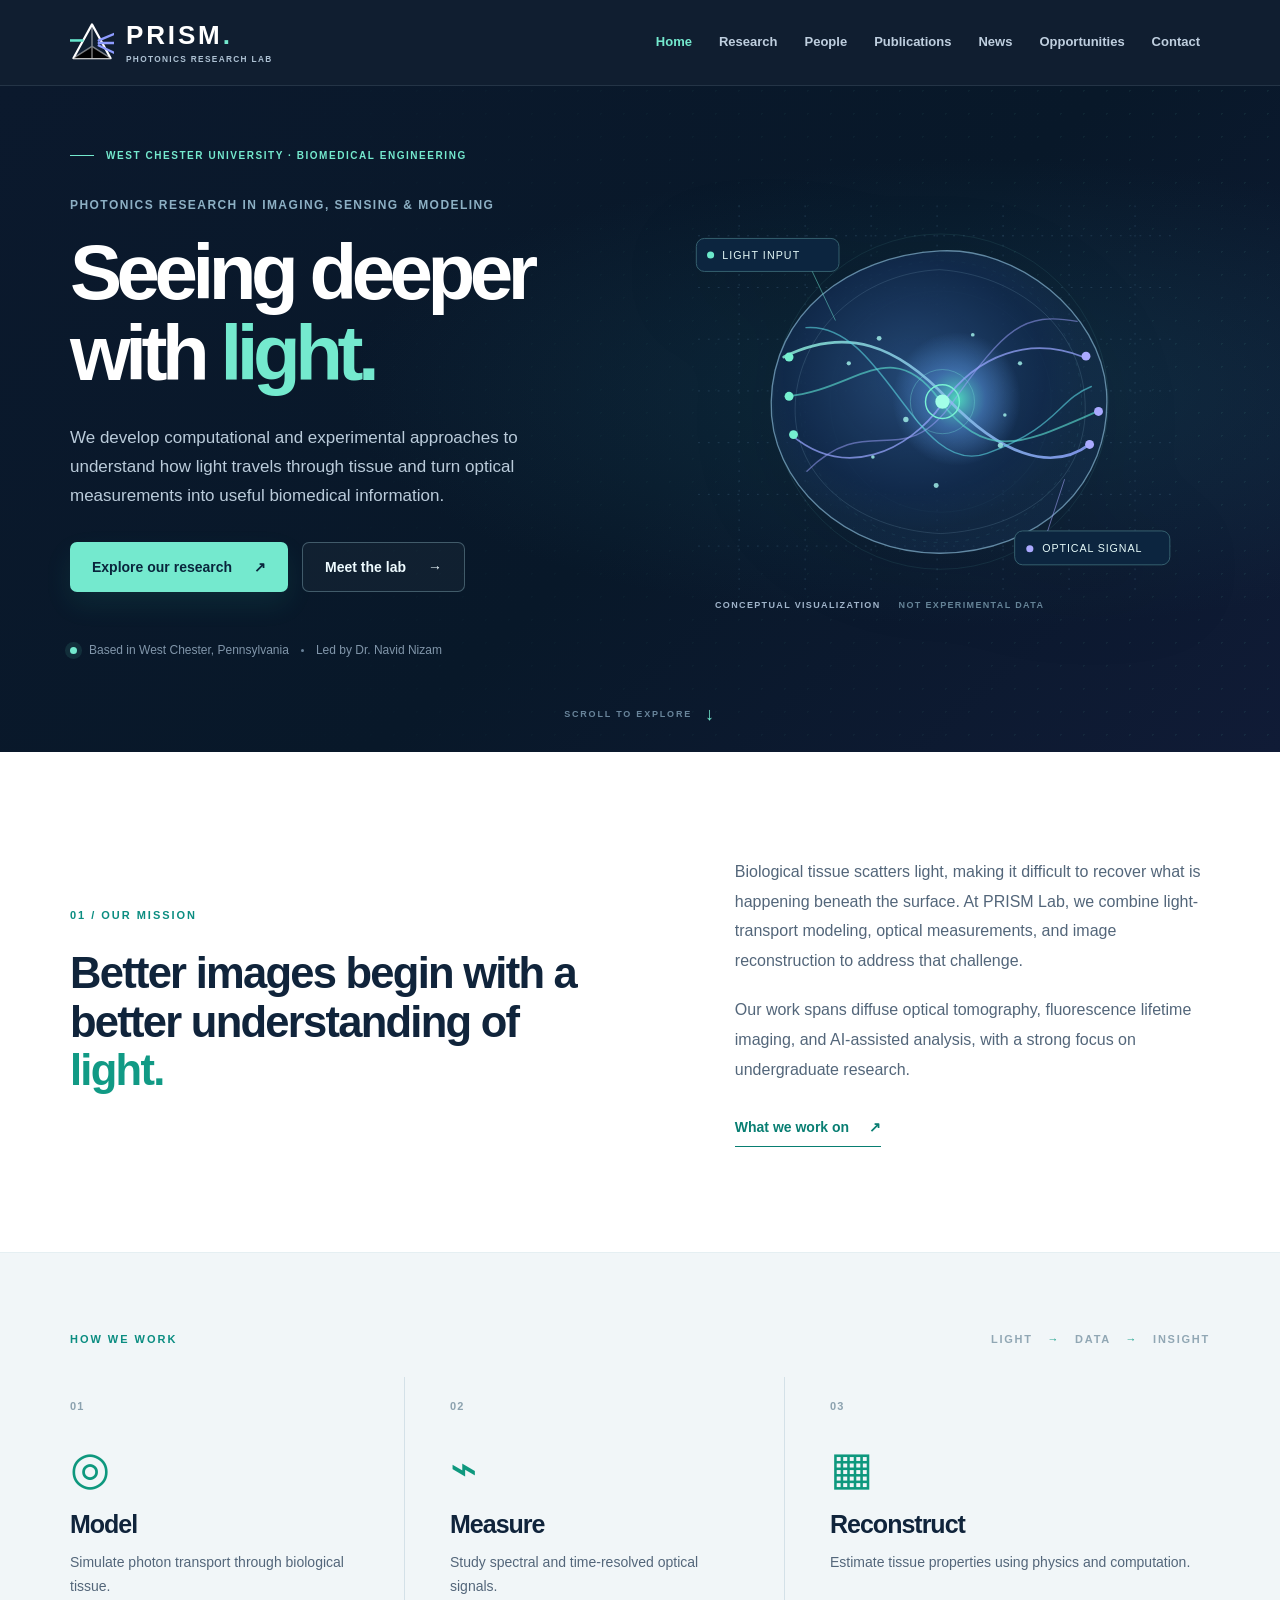
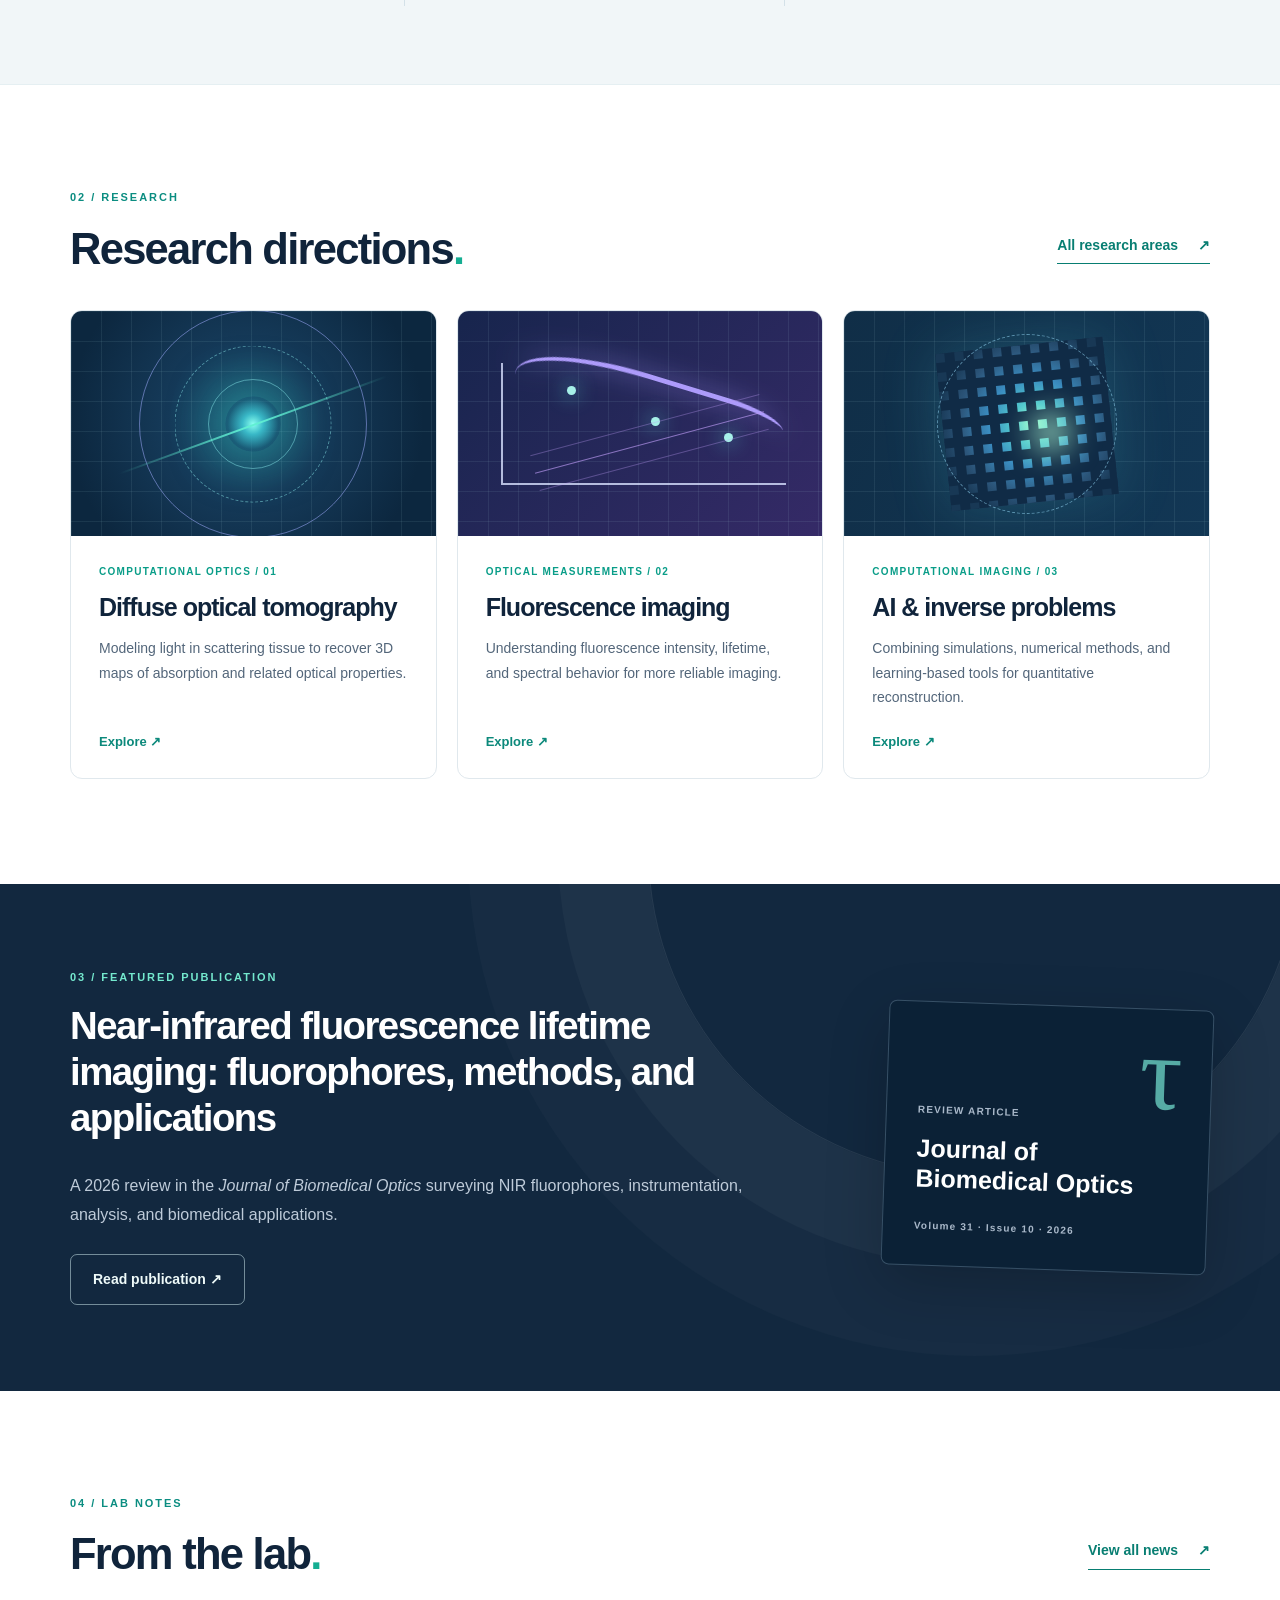
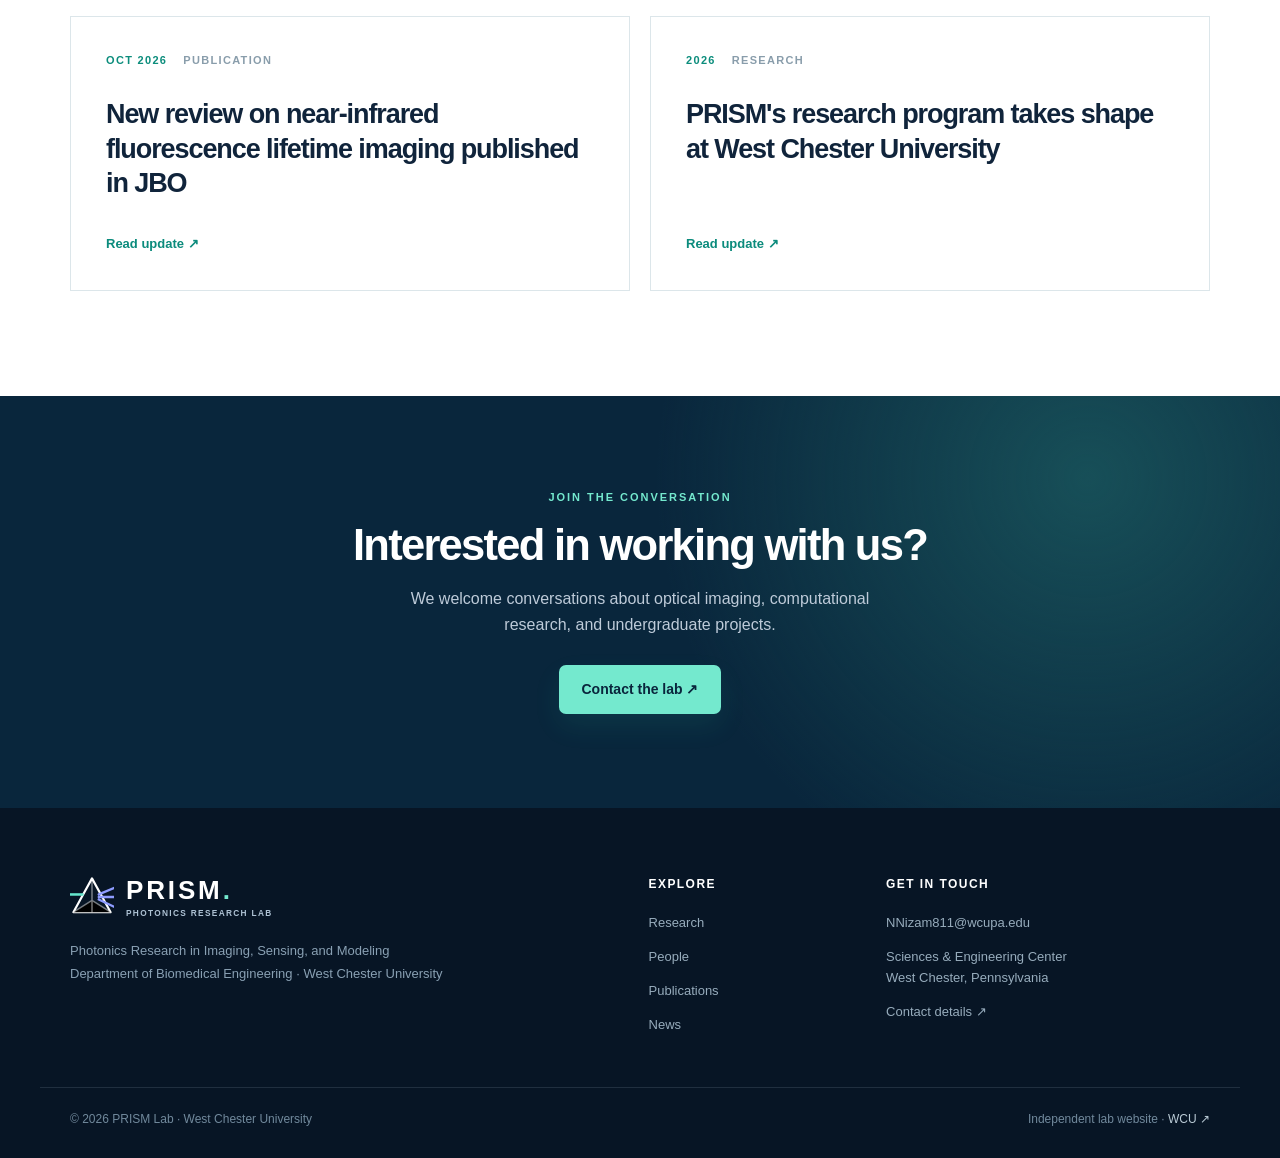
==== index.html @ 6a2c5e37 "Add files via upload" ====
<!doctype html>
<html lang="en">
<head>
  <meta charset="utf-8"><meta name="viewport" content="width=device-width, initial-scale=1">
  <meta name="theme-color" content="#101c34"><meta name="description" content="PRISM Lab at West Chester University researches biomedical optical imaging, diffuse optical tomography, fluorescence lifetime imaging, and computational methods.">
  <title>Home | PRISM Lab · West Chester University</title>
  <link rel="icon" href="assets/favicon.svg" type="image/svg+xml"><link rel="stylesheet" href="assets/styles.css">
  <script defer src="assets/main.js"></script>
</head>
<body>
  <a href="#main-content" class="skip-link">Skip to content</a>
  <header class="site-header" id="site-header"><div class="container header-inner">
    <a class="brand" href="index.html" aria-label="PRISM Lab, home"><svg class="logo-mark" viewBox="0 0 52 52" role="img" aria-label="PRISM Lab logo"><path d="M26 4 48 44H4L26 4Z" fill="none" stroke="currentColor" stroke-width="2.5" stroke-linejoin="round"/><path d="M26 4 26 44M4 44 26 30 48 44" stroke="currentColor" stroke-opacity=".45" stroke-width="1.8"/><path d="M-1 23H16" stroke="#65e6cd" stroke-width="3"/><path d="M34 23 53 15M34 26 53 26M34 29 53 38" stroke-width="2.8" stroke-linecap="round" stroke="#8e9cff"/></svg><span class="brand-copy"><strong>PRISM<span class="brand-dot">.</span></strong><small>PHOTONICS RESEARCH LAB</small></span></a>
    <button type="button" class="menu-toggle" aria-expanded="false" aria-label="Open navigation" aria-controls="primary-nav"><span></span><span></span><span></span></button>
    <nav class="primary-nav" id="primary-nav" aria-label="Main navigation"><a href="index.html" class="nav-link active" aria-current=page>Home</a><a href="research.html" class="nav-link " >Research</a><a href="people.html" class="nav-link " >People</a><a href="publications.html" class="nav-link " >Publications</a><a href="news.html" class="nav-link " >News</a><a href="opportunities.html" class="nav-link " >Opportunities</a><a href="contact.html" class="nav-link " >Contact</a></nav>
  </div></header>
  <main id="main-content"><section class="hero"><div class="hero-noise" aria-hidden="true"></div><div class="container hero-grid"><div class="hero-content"><div class="eyebrow light"><span class="eyebrow-line"></span>WEST CHESTER UNIVERSITY · BIOMEDICAL ENGINEERING</div><div class="hero-overline">PHOTONICS RESEARCH IN IMAGING, SENSING &amp; MODELING</div><h1>Seeing deeper<br>with <em>light.</em></h1><p class="hero-lead">We develop computational and experimental approaches to understand how light travels through tissue and turn optical measurements into useful biomedical information.</p><div class="hero-actions"><a class="button button-primary" href="research.html">Explore our research <span aria-hidden="true">↗</span></a><a class="button button-ghost" href="people.html">Meet the lab <span aria-hidden="true">→</span></a></div><div class="hero-bottom"><span class="round-dot"></span>Based in West Chester, Pennsylvania <span class="mini-divider"></span> Led by Dr. Navid Nizam</div></div><div class="hero-graphic"><svg class="hero-science" viewBox="0 0 610 530" role="img" aria-label="Conceptual schematic of light travelling through tissue to form a reconstructed optical image">
<defs><radialGradient id="tissue" cx="43%" cy="42%"><stop offset="0" stop-color="#264b7a" stop-opacity=".95"/><stop offset=".78" stop-color="#122b4e" stop-opacity=".85"/><stop offset="1" stop-color="#183458" stop-opacity=".4"/></radialGradient><radialGradient id="hot" cx="50%" cy="50%"><stop offset="0" stop-color="#57f5cc" stop-opacity=".93"/><stop offset=".45" stop-color="#5b99e5" stop-opacity=".53"/><stop offset="1" stop-color="#5b99e5" stop-opacity="0"/></radialGradient><linearGradient id="ray" x1="0" y1="0" x2="1" y2="0"><stop stop-color="#89ebd5"/><stop offset="1" stop-color="#8da1ff"/></linearGradient><filter id="glow"><feGaussianBlur stdDeviation="6"/></filter></defs>
<g class="diagram-grid" opacity=".36"><path d="M36 76H574M36 134H574M36 192H574M36 250H574M36 308H574M36 366H574M36 424H574M82 42V474M156 42V474M230 42V474M304 42V474M378 42V474M452 42V474M526 42V474" stroke="#497293" stroke-dasharray="2 9"/></g>
<circle cx="308" cy="262" r="188" stroke="#6edbd2" stroke-opacity=".1" fill="none"/><circle cx="308" cy="262" r="158" stroke="#6edbd2" stroke-opacity=".17" fill="none" stroke-dasharray="4 8"/><circle cx="308" cy="262" r="124" stroke="#6edbd2" stroke-opacity=".09" fill="none"/>
<g class="tissue-body"><path d="M307 93C393 88 487 161 494 250C501 355 418 431 308 432C202 433 115 352 118 262C120 163 203 99 307 93Z" fill="url(#tissue)" stroke="#82afcb" stroke-width="1.5" stroke-opacity=".72"/><path d="M307 114C392 120 466 176 470 263C474 347 406 405 308 410C210 405 140 343 145 263C150 183 218 118 307 114Z" fill="none" stroke="#8db8d0" stroke-width="1" stroke-opacity=".2"/><ellipse cx="326" cy="259" rx="72" ry="75" fill="url(#hot)" opacity=".9"/></g>
<g class="beams" fill="none" stroke-linecap="round"><path d="M132 212C203 177 259 199 316 259S431 343 475 310" stroke="url(#ray)" stroke-width="3" opacity=".86"/><path d="M135 256C212 250 252 185 306 259S405 307 484 273" stroke="#59d8cb" stroke-width="2" opacity=".65"/><path d="M140 299C201 350 271 319 310 264S408 188 468 212" stroke="#99a7ff" stroke-width="2" opacity=".72"/><path d="M157 179C245 172 280 349 360 320S439 260 477 245" stroke="#5bd5e2" stroke-width="1.6" opacity=".6"/><path d="M158 340C229 270 264 344 322 262S401 161 461 172" stroke="#9fa3ff" stroke-width="1.6" opacity=".5"/></g>
<g fill="#76f0d0"><circle cx="138" cy="212" r="5"/><circle cx="138" cy="256" r="5"/><circle cx="143" cy="299" r="5"/></g><g fill="#aaaaff"><circle cx="471" cy="211" r="5"/><circle cx="485" cy="273" r="5"/><circle cx="475" cy="310" r="5"/></g>
<g class="scatter-points" fill="#9de9e4" opacity=".87"><circle cx="205" cy="219" r="2.4"/><circle cx="239" cy="191" r="2.7"/><circle cx="269" cy="282" r="3"/><circle cx="375" cy="311" r="2.9"/><circle cx="397" cy="219" r="2.4"/><circle cx="232" cy="324" r="2"/><circle cx="344" cy="187" r="2.1"/><circle cx="380" cy="277" r="2"/><circle cx="303" cy="356" r="2.8"/></g>
<g class="diagram-label"><rect x="34" y="79" width="160" height="37" rx="9" fill="#0c253f" stroke="#3b6875"/><circle cx="50" cy="97.5" r="4" fill="#6ce9cb"/><text x="63" y="102" font-size="12" letter-spacing="1.2" fill="#e4f9f8">LIGHT INPUT</text><path d="M164 116 190 171" fill="none" stroke="#69d8c9" stroke-opacity=".6"/></g>
<g class="diagram-label"><rect x="391" y="407" width="174" height="38" rx="9" fill="#0c253f" stroke="#3b6875"/><circle cx="408" cy="427" r="4" fill="#aba9ff"/><text x="422" y="431" font-size="12" letter-spacing="1" fill="#e4f9f8">OPTICAL SIGNAL</text><path d="M428 407 447 349" fill="none" stroke="#aaaaff" stroke-opacity=".6"/></g>
<g class="pulse" transform="translate(310 262)"><circle r="19" fill="none" stroke="#78f1d3" stroke-width="1.6"/><circle r="8" fill="#a2fee7"/><circle r="36" fill="none" stroke="#72e1d6" stroke-opacity=".4"/></g>
</svg><div class="graphic-caption">CONCEPTUAL VISUALIZATION <span>NOT EXPERIMENTAL DATA</span></div></div></div><div class="hero-scrolldown">SCROLL TO EXPLORE <span>↓</span></div></section>
<section class="mission section-pad"><div class="container two-col-intro"><div><div class="eyebrow">01 / OUR MISSION</div><h2>Better images begin with a better understanding of <span class="accent-text">light.</span></h2></div><div class="mission-copy"><p>Biological tissue scatters light, making it difficult to recover what is happening beneath the surface. At PRISM Lab, we combine light-transport modeling, optical measurements, and image reconstruction to address that challenge.</p><p>Our work spans diffuse optical tomography, fluorescence lifetime imaging, and AI-assisted analysis, with a strong focus on undergraduate research.</p><a class="text-link" href="research.html">What we work on <span>↗</span></a></div></div></section>
<section class="approach section-pad-small"><div class="container"><div class="approach-header"><span class="eyebrow">HOW WE WORK</span><span class="approach-trace">LIGHT <span>→</span> DATA <span>→</span> INSIGHT</span></div><div class="approach-grid"><div class="approach-item"><span class="approach-number">01</span><span class="approach-icon">◎</span><h3>Model</h3><p>Simulate photon transport through biological tissue.</p></div><div class="approach-item"><span class="approach-number">02</span><span class="approach-icon">⌁</span><h3>Measure</h3><p>Study spectral and time-resolved optical signals.</p></div><div class="approach-item"><span class="approach-number">03</span><span class="approach-icon">▦</span><h3>Reconstruct</h3><p>Estimate tissue properties using physics and computation.</p></div></div></div></section>
<section class="section-pad"><div class="container"><div class="section-heading"><div><div class="eyebrow">02 / RESEARCH</div><h2>Research directions<span class="accent-period">.</span></h2></div><a class="text-link" href="research.html">All research areas <span>↗</span></a></div><div class="research-grid">
<a href="research.html#tomography" class="research-card"><div class="research-art art-tomography"><span class="visual-orbit one"></span><span class="visual-orbit two"></span><span class="visual-orbit three"></span><span class="visual-core"></span></div><div class="research-card-body"><span class="card-kicker">COMPUTATIONAL OPTICS / 01</span><h3>Diffuse optical tomography</h3><p>Modeling light in scattering tissue to recover 3D maps of absorption and related optical properties.</p><span class="card-arrow">Explore ↗</span></div></a>
<a href="research.html#fluorescence" class="research-card"><div class="research-art art-fluorescence"><span class="decay-wave"></span><span class="wave-dot a"></span><span class="wave-dot b"></span><span class="wave-dot c"></span></div><div class="research-card-body"><span class="card-kicker">OPTICAL MEASUREMENTS / 02</span><h3>Fluorescence imaging</h3><p>Understanding fluorescence intensity, lifetime, and spectral behavior for more reliable imaging.</p><span class="card-arrow">Explore ↗</span></div></a>
<a href="research.html#ai" class="research-card"><div class="research-art art-reconstruction"><div class="pixel-map"></div><div class="pixel-center"></div><div class="recon-ring"></div></div><div class="research-card-body"><span class="card-kicker">COMPUTATIONAL IMAGING / 03</span><h3>AI &amp; inverse problems</h3><p>Combining simulations, numerical methods, and learning-based tools for quantitative reconstruction.</p><span class="card-arrow">Explore ↗</span></div></a>
</div></div></section>
<section class="feature-band"><div class="container feature-grid"><div><div class="eyebrow light">03 / FEATURED PUBLICATION</div><h2>Near-infrared fluorescence lifetime imaging: fluorophores, methods, and applications</h2><p>A 2026 review in the <em>Journal of Biomedical Optics</em> surveying NIR fluorophores, instrumentation, analysis, and biomedical applications.</p><a class="button button-outline-light" href="https://doi.org/10.1117/1.JBO.31.10.100901" target="_blank" rel="noopener noreferrer">Read publication ↗</a></div><div class="feature-journal"><div class="journal-glyph">τ</div><span>REVIEW ARTICLE</span><strong>Journal of<br>Biomedical Optics</strong><small>Volume 31 · Issue 10 · 2026</small></div></div></section>
<section class="section-pad news-preview"><div class="container"><div class="section-heading"><div><div class="eyebrow">04 / LAB NOTES</div><h2>From the lab<span class="accent-period">.</span></h2></div><a class="text-link" href="news.html">View all news <span>↗</span></a></div><div class="news-grid"><a class="news-card" href="news.html#jbo-2026"><div class="news-meta">OCT 2026 <span>PUBLICATION</span></div><h3>New review on near-infrared fluorescence lifetime imaging published in JBO</h3><span class="news-link">Read update ↗</span></a><a class="news-card" href="news.html#research-2026"><div class="news-meta">2026 <span>RESEARCH</span></div><h3>PRISM's research program takes shape at West Chester University</h3><span class="news-link">Read update ↗</span></a></div></div></section>
<section class="closing-cta"><div class="container closing-inner"><div class="eyebrow light">JOIN THE CONVERSATION</div><h2>Interested in working with us?</h2><p>We welcome conversations about optical imaging, computational research, and undergraduate projects.</p><a class="button button-primary" href="contact.html">Contact the lab ↗</a></div></section></main>
  <footer class="site-footer"><div class="container footer-top"><div><a class="brand footer-brand" href="index.html"><svg class="logo-mark" viewBox="0 0 52 52" role="img" aria-label="PRISM Lab logo"><path d="M26 4 48 44H4L26 4Z" fill="none" stroke="currentColor" stroke-width="2.5" stroke-linejoin="round"/><path d="M26 4 26 44M4 44 26 30 48 44" stroke="currentColor" stroke-opacity=".45" stroke-width="1.8"/><path d="M-1 23H16" stroke="#65e6cd" stroke-width="3"/><path d="M34 23 53 15M34 26 53 26M34 29 53 38" stroke-width="2.8" stroke-linecap="round" stroke="#8e9cff"/></svg><span class="brand-copy"><strong>PRISM<span class="brand-dot">.</span></strong><small>PHOTONICS RESEARCH LAB</small></span></a><p>Photonics Research in Imaging, Sensing, and Modeling<br>Department of Biomedical Engineering · West Chester University</p></div><div class="footer-links"><strong>Explore</strong><a href="research.html">Research</a><a href="people.html">People</a><a href="publications.html">Publications</a><a href="news.html">News</a></div><div class="footer-links"><strong>Get in touch</strong><a href="mailto:NNizam811@wcupa.edu">NNizam811@wcupa.edu</a><span>Sciences &amp; Engineering Center<br>West Chester, Pennsylvania</span><a href="contact.html">Contact details ↗</a></div></div>
  <div class="container footer-bottom"><span>© <span id="year">2026</span> PRISM Lab · West Chester University</span><span>Independent lab website · <a href="https://www.wcupa.edu/" rel="noopener noreferrer" target="_blank">WCU ↗</a></span></div></footer>
</body></html>
---- assets/styles.css ----
/* PRISM Lab — independent, dependency-free static site */
:root{--ink:#10243b;--navy:#0b172b;--deep:#071322;--muted:#627389;--teal:#12a98b;--mint:#74e9ce;--blue:#8e9cfa;--paper:#fff;--pale:#f4f7fa;--border:#dce5eb;--max:1200px;--radius:16px}
*{box-sizing:border-box}html{scroll-behavior:smooth;scroll-padding-top:90px}body{margin:0;color:var(--ink);background:var(--paper);font-family:Inter,"Aptos","Segoe UI",Arial,sans-serif;-webkit-font-smoothing:antialiased;line-height:1.6}a{color:inherit;text-decoration:none}button{font:inherit}img,svg{max-width:100%}::selection{background:#b4f4e7;color:#0b172b}.container{max-width:var(--max);padding:0 30px;margin:0 auto}.skip-link{position:absolute;left:10px;top:-90px;background:#fff;padding:10px 20px;z-index:100}.skip-link:focus{top:10px}
.site-header{position:sticky;z-index:80;top:0;height:86px;background:rgba(9,23,42,.97);border-bottom:1px solid rgba(176,211,228,.12);backdrop-filter:blur(15px)}.header-inner{display:flex;align-items:center;justify-content:space-between;height:100%;gap:26px}.brand{display:flex;align-items:center;gap:12px;color:white;min-width:190px}.logo-mark{width:44px;height:44px;flex-shrink:0}.brand-copy{display:flex;flex-direction:column;line-height:1.08}.brand-copy strong{font-size:26px;letter-spacing:.11em;font-weight:800}.brand-dot{color:var(--mint)}.brand-copy small{font-size:8.3px;letter-spacing:.16em;font-weight:700;color:#aec2d4;margin-top:5px}.primary-nav{display:flex;align-items:center;gap:7px}.nav-link{color:#bfcfdf;font-size:13px;font-weight:600;white-space:nowrap;padding:12px 10px;border-radius:8px;transition:background .2s,color .2s}.nav-link:hover,.nav-link:focus-visible{color:#fff;background:rgba(255,255,255,.08)}.nav-link.active{color:var(--mint)}.menu-toggle{display:none}
.eyebrow{display:flex;align-items:center;gap:12px;font-size:11px;line-height:1.4;letter-spacing:.18em;font-weight:800;color:#0b8d81;text-transform:uppercase}.eyebrow.light{color:var(--mint)}.eyebrow-line{width:24px;height:1px;background:var(--mint);flex-shrink:0}h1,h2,h3,p{margin-top:0}h1,h2,h3{line-height:1.12;letter-spacing:-.04em}h2{font-size:clamp(31px,3.4vw,49px);font-weight:750}h3{font-size:22px;font-weight:730}p{color:#53667a}.section-pad{padding:105px 0}.section-pad-small{padding:78px 0}.text-link{display:inline-flex;align-items:center;gap:20px;color:#087e72;font-size:14px;font-weight:750;border-bottom:1px solid currentColor;padding-bottom:7px}.text-link:hover{gap:26px}.text-link span{transition:transform .2s}.text-link:hover span{transform:translate(3px,-3px)}.button{display:inline-flex;align-items:center;justify-content:center;gap:22px;padding:15px 22px;border-radius:7px;font-weight:750;font-size:14px;line-height:1.35;transition:transform .22s,background .22s,box-shadow .22s}.button:hover{transform:translateY(-2px)}.button-primary{background:var(--mint);color:#09253c;box-shadow:0 12px 28px rgba(45,219,177,.09)}.button-primary:hover{background:#a0f9e5;box-shadow:0 14px 32px rgba(45,219,177,.15)}.button-ghost{border:1px solid rgba(180,227,238,.3);color:#eefbff;background:rgba(255,255,255,.035)}.button-ghost:hover{background:rgba(255,255,255,.1)}.button-outline-light{border:1px solid rgba(214,242,245,.5);color:#eefaf9}.button-dark{background:#14283f;color:#fff}.button-dark:hover{background:#285371}
/* Homepage hero */
.hero{min-height:666px;background:radial-gradient(ellipse at 77% 46%,rgba(26,83,104,.32),transparent 46%),linear-gradient(138deg,#0b192d 0%,#081829 55%,#101b36 100%);color:white;position:relative;overflow:hidden}.hero-noise{position:absolute;inset:0;pointer-events:none;background-image:radial-gradient(circle at 12% 20%,rgba(110,237,204,.075) 1px,transparent 1px);background-size:23px 23px;mask-image:linear-gradient(to right,transparent 15%,black 100%)}.hero-grid{min-height:646px;display:grid;grid-template-columns:1.07fr 1fr;align-items:center;gap:14px;padding-top:45px;padding-bottom:55px;position:relative}.hero-content{z-index:2}.hero-content .eyebrow{margin-bottom:33px;font-size:10px;letter-spacing:.155em}.hero-overline{color:#8db0c4;font-size:12px;letter-spacing:.12em;font-weight:650;line-height:1.6;margin-bottom:17px}.hero h1{font-size:clamp(58px,6.1vw,91px);letter-spacing:-.07em;font-weight:790;line-height:1.045;margin-bottom:28px}.hero h1 em,.page-hero h1 em{color:var(--mint);font-style:normal}.hero-lead{color:#bacbda;font-size:17px;line-height:1.72;max-width:530px;margin-bottom:31px}.hero-actions{display:flex;flex-wrap:wrap;gap:14px}.hero-bottom{margin-top:49px;display:flex;align-items:center;gap:12px;color:#8196aa;font-size:12px;line-height:1.5}.round-dot{display:inline-block;width:7px;height:7px;border-radius:50%;background:var(--mint);box-shadow:0 0 0 5px rgba(94,223,190,.11)}.mini-divider{height:3px;width:3px;border-radius:50%;background:#688098}.hero-graphic{position:relative;display:flex;align-items:center;justify-content:center;min-width:0}.hero-science{width:min(100%,620px);filter:drop-shadow(0 20px 40px rgba(0,0,0,.13))}.graphic-caption{position:absolute;bottom:6%;left:9%;display:flex;gap:18px;color:#a0b4ca;font-size:9px;letter-spacing:.15em;font-weight:700}.graphic-caption span{color:#668498}.hero-scrolldown{position:absolute;bottom:23px;left:50%;transform:translateX(-50%);color:#69859b;display:flex;gap:13px;align-items:center;font-size:9px;font-weight:800;letter-spacing:.2em}.hero-scrolldown span{font-size:18px;color:var(--mint)}.pulse{transform-origin:310px 262px;animation:soft-pulse 4s ease-in-out infinite}.scatter-points{animation:shimmer 4s ease-in-out infinite alternate}.beams{animation:beams-glow 5s ease-in-out infinite alternate}@keyframes soft-pulse{50%{opacity:.6}}@keyframes shimmer{50%{opacity:.4}}@keyframes beams-glow{50%{opacity:.58}}
/* Mission and research */
.two-col-intro{display:grid;grid-template-columns:1fr .9fr;gap:12%;align-items:center}.two-col-intro .eyebrow{margin-bottom:25px}.two-col-intro h2{max-width:540px;margin:0}.accent-text{color:#119a85}.mission-copy p{font-size:16px;line-height:1.85;margin:0 0 20px}.mission-copy .text-link{margin-top:12px}.approach{background:#f1f6f8;border-top:1px solid #e5eff2;border-bottom:1px solid #e5eff2}.approach-header{display:flex;align-items:center;justify-content:space-between;margin-bottom:29px}.approach-trace{font-size:11px;font-weight:800;letter-spacing:.16em;color:#91a7b4}.approach-trace span{padding:0 10px;color:#18a18b}.approach-grid{display:grid;grid-template-columns:repeat(3,1fr)}.approach-item{border-right:1px solid #d4e1e8;padding:15px 45px 8px 0;margin-right:45px;position:relative}.approach-item:last-child{border-right:0;margin-right:0;padding-right:0}.approach-number{font-size:11px;color:#8ca2af;font-weight:850;letter-spacing:.1em}.approach-icon{display:block;font-size:46px;font-weight:250;color:#0e987e;line-height:1.4;margin:18px 0 10px}.approach-item h3{font-size:25px;margin:0 0 12px}.approach-item p{font-size:14px;margin:0;line-height:1.72}.section-heading{display:flex;justify-content:space-between;align-items:end;gap:20px;margin-bottom:37px}.section-heading .eyebrow{margin-bottom:19px}.section-heading h2{margin:0}.section-heading>.text-link{margin-bottom:9px}.accent-period{color:#15ae92}.research-grid{display:grid;grid-template-columns:repeat(3,1fr);gap:20px}.research-card{display:flex;flex-direction:column;overflow:hidden;border:1px solid var(--border);border-radius:12px;transition:transform .2s,box-shadow .2s;border-color:#e0e8ed}.research-card:hover{transform:translateY(-5px);box-shadow:0 15px 35px #132f4a16}.research-art{height:225px;position:relative;overflow:hidden;background:#102b46}.research-art:before,.detail-art:before{content:"";position:absolute;inset:0;background-image:linear-gradient(rgba(199,247,252,.08) 1px,transparent 1px),linear-gradient(90deg,rgba(199,247,252,.08) 1px,transparent 1px);background-size:30px 30px}.research-card-body{padding:28px 28px 25px;display:flex;flex:1;flex-direction:column}.card-kicker{color:#099d88;font-size:10px;font-weight:850;letter-spacing:.13em}.research-card h3{font-size:25px;line-height:1.15;margin:13px 0 14px}.research-card p{font-size:14px;line-height:1.76;margin-bottom:22px}.card-arrow{margin-top:auto;color:#0c897b;font-weight:800;font-size:13px}.art-tomography{background:radial-gradient(circle at 48% 49%,#1e657f 0%,#153a59 35%,#0c273f 80%)}.visual-orbit{position:absolute;display:block;border:1px solid rgba(131,221,225,.54);border-radius:50%;left:50%;top:50%;transform:translate(-50%,-50%)}.visual-orbit.one{width:90px;height:90px}.visual-orbit.two{width:157px;height:157px;border-style:dashed}.visual-orbit.three{width:228px;height:228px;border-color:rgba(155,168,248,.55)}.visual-core{position:absolute;left:50%;top:50%;height:55px;width:55px;border-radius:50%;background:radial-gradient(circle,#88fff0 0%,#39b8c7 27%,rgba(25,102,128,.4) 65%,transparent 100%);transform:translate(-50%,-50%);box-shadow:0 0 55px #3ddfc790}.art-tomography:after{content:"";position:absolute;top:50%;left:11%;width:78%;height:2px;transform:rotate(-20deg);background:linear-gradient(90deg,transparent,#60efd2,transparent)}.art-fluorescence{background:linear-gradient(135deg,#17254d,#352a67)}.decay-wave{position:absolute;inset:20%;left:12%;top:23%;width:78%;height:54%;border-left:2px solid rgba(217,226,255,.8);border-bottom:2px solid rgba(217,226,255,.8)}.decay-wave:after{content:"";position:absolute;left:4%;top:9%;height:65%;width:95%;border:solid #ad9bfb;border-width:5px 0 0 0;transform:skewY(17deg);border-radius:50% 20% 50% 10%;filter:drop-shadow(0 0 12px rgba(169,154,255,.8))}.art-fluorescence:after{content:"";position:absolute;width:65%;height:1px;top:58%;left:20%;background:#be9cf6;transform:rotate(-15deg);opacity:.65;box-shadow:0 18px 0 #be9cf688,0 -18px 0 #be9cf688}.wave-dot{position:absolute;height:9px;width:9px;background:#a6f1e8;border-radius:50%;box-shadow:0 0 20px #66f2ec}.wave-dot.a{top:33%;left:30%}.wave-dot.b{top:47%;left:53%}.wave-dot.c{top:54%;left:73%}.art-reconstruction{background:linear-gradient(115deg,#102e47,#123755)}.pixel-map{position:absolute;inset:15% 27%;background-image:linear-gradient(90deg,transparent 48%,#102b46 50%),linear-gradient(transparent 48%,#102b46 50%),radial-gradient(circle at 54% 50%,#99f5cd 1%,#50c9ce 17%,#3a8cc0 38%,#2c567b 61%,#183855 80%);background-size:19px 19px,19px 19px,100% 100%;box-shadow:0 0 60px #54ccdb33;transform:rotate(-6deg)}.pixel-center{position:absolute;left:52%;top:46%;height:34px;width:34px;background:#b2ffda;border-radius:50%;filter:blur(16px)}.recon-ring{position:absolute;width:180px;height:180px;top:50%;left:50%;border:1px dashed #99dcfa88;border-radius:50%;transform:translate(-50%,-50%)}
/* Featured publication and news */
.feature-band{padding:86px 0;background:#12283f;position:relative;overflow:hidden;color:#fff}.feature-band:before{content:"";position:absolute;width:650px;height:650px;border:1px solid #ffffff16;border-radius:50%;top:-360px;right:-20px;box-shadow:0 0 0 90px #ffffff08,0 0 0 180px #ffffff05}.feature-grid{display:grid;grid-template-columns:1.55fr .7fr;align-items:center;gap:95px;position:relative}.feature-grid .eyebrow{margin-bottom:18px}.feature-grid h2{font-size:clamp(28px,3vw,42px);max-width:760px;font-weight:750;line-height:1.19}.feature-grid p{color:#becbd9;max-width:700px;line-height:1.8;margin-bottom:24px}.feature-journal{background:#0b2136;border:1px solid #375066;padding:31px;min-height:265px;display:flex;flex-direction:column;justify-content:end;border-radius:8px;position:relative;transform:rotate(2deg);box-shadow:0 18px 60px #0003}.journal-glyph{position:absolute;right:29px;top:0;font-family:Georgia,serif;color:#77e6d4;opacity:.7;font-size:106px;line-height:1.2}.feature-journal span,.feature-journal small{color:#aab9ca;font-size:10px;letter-spacing:.12em;font-weight:750}.feature-journal strong{font-size:25px;line-height:1.2;margin:15px 0 25px}.news-grid{display:grid;grid-template-columns:1fr 1fr;gap:20px}.news-card{border:1px solid #dce6ea;padding:35px;display:flex;flex-direction:column;min-height:275px;transition:background .2s,transform .2s}.news-card:hover{background:#f5faf9;transform:translateY(-3px)}.news-meta,.news-date{font-size:11px;letter-spacing:.12em;font-weight:800;color:#0c8d7c;display:flex;align-items:center;gap:16px}.news-meta span,.news-date span{color:#899dab}.news-card h3{font-size:27px;line-height:1.28;margin:28px 0 30px}.news-link{margin-top:auto;font-size:13px;font-weight:750;color:#0b8b7c}.closing-cta{background:radial-gradient(circle at 85% 20%,#174f58 0%,transparent 38%),#09263c;color:#fff;text-align:center;padding:94px 0}.closing-inner{display:flex;align-items:center;flex-direction:column}.closing-cta h2{margin:16px 0 16px}.closing-cta p{color:#becbd9;max-width:520px;margin:0 0 28px}
/* Footer */
.site-footer{background:#071525;color:#d8e6f0}.footer-top{padding:67px 30px 52px;display:grid;grid-template-columns:1.55fr .55fr .95fr;gap:50px}.footer-brand{margin-bottom:20px}.footer-top p{font-size:13px;color:#89a0b3;line-height:1.8;margin:0}.footer-links{display:flex;flex-direction:column;gap:13px;color:#97acbc;font-size:13px}.footer-links strong{color:white;font-size:12px;letter-spacing:.12em;text-transform:uppercase;margin-bottom:6px}.footer-links a:hover{color:var(--mint)}.footer-bottom{border-top:1px solid rgba(212,234,243,.12);padding:22px 30px 28px;display:flex;justify-content:space-between;gap:20px;color:#71899c;font-size:12px}.footer-bottom a{color:#bacbd6}
/* Secondary hero */
.page-hero{background:radial-gradient(ellipse at 86% 23%,rgba(54,128,146,.2),transparent 37%),#0b1b30;color:white;padding:70px 0 91px;overflow:hidden;position:relative}.page-hero-orb{position:absolute;width:630px;height:630px;border:1px solid rgba(126,218,220,.13);border-radius:50%;top:-360px;right:-110px;box-shadow:0 0 0 90px rgba(130,233,211,.03),0 0 0 200px rgba(130,233,211,.02)}.page-hero .container{position:relative}.crumb{color:#7895a9;font-size:12px;display:flex;gap:11px;margin-bottom:55px}.crumb a{color:#98b8c7}.page-hero .eyebrow{margin-bottom:19px}.page-hero h1{font-size:clamp(44px,5vw,69px);font-weight:790;max-width:900px;margin:0 0 23px}.page-hero-lead{color:#bacbd8;font-size:17px;line-height:1.75;max-width:720px;margin:0}
/* Research detail */
.research-detail{scroll-margin-top:100px;display:grid;grid-template-columns:.58fr 1.65fr 1fr;gap:5%;padding:60px 0;border-bottom:1px solid #dde7eb;align-items:start}.research-detail:first-of-type{padding-top:42px}.research-detail:last-child{border-bottom:0;padding-bottom:0}.detail-index{color:#0b9582;font-size:11px;font-weight:800;letter-spacing:.11em;padding-top:15px}.research-detail h2{font-size:clamp(28px,2.7vw,40px);margin-bottom:19px}.research-detail p{font-size:15px;line-height:1.8;max-width:590px}.tag-row{display:flex;gap:8px;flex-wrap:wrap;margin-top:24px}.tag-row span{background:#eaf6f3;color:#087f75;font-size:11px;font-weight:700;padding:7px 10px;border-radius:4px}.detail-art{height:240px;position:relative;overflow:hidden;align-self:center;border-radius:8px}.detail-art.art-fluorescence{background:linear-gradient(140deg,#17254d,#352a67)}.muted-section{background:#f4f8f9}.method-grid{display:grid;grid-template-columns:repeat(4,1fr);gap:15px}.method-grid>div{padding:22px 15px 0 0}.method-icon{display:block;font-size:34px;color:#0b9e90;margin-bottom:16px}.method-grid h3{font-size:21px;margin-bottom:12px}.method-grid p{font-size:14px;line-height:1.75}.support-note{display:grid;grid-template-columns:1fr 1fr;gap:10%;align-items:center}.support-note .eyebrow{margin-bottom:18px}.support-note h2{font-size:34px;margin:0}.support-note p{font-size:16px;line-height:1.8;margin:0}
/* People */
.pi-grid{display:grid;grid-template-columns:.8fr 1.3fr;gap:8%;align-items:center;margin-top:34px}.portrait-placeholder{height:490px;display:flex;align-items:center;justify-content:center;flex-direction:column;position:relative;border-radius:8px;overflow:hidden;background:radial-gradient(circle at 52% 35%,#1d5675,#10304a 56%,#0b2237);border:1px solid #dce5eb}.portrait-placeholder:before{content:"";position:absolute;left:50%;top:48%;border:1px solid #4b94a0;border-radius:50%;width:280px;height:280px;transform:translate(-50%,-50%);box-shadow:0 0 0 64px rgba(102,213,221,.07),0 0 0 128px rgba(102,213,221,.035)}.portrait-monogram{font-size:120px;color:#9aeada;font-weight:800;letter-spacing:-.14em;position:relative;line-height:1;margin-right:24px}.portrait-placeholder small{position:absolute;bottom:17px;font-size:9px;color:#b7d3df;letter-spacing:.15em;text-align:center;padding:0 8px}.pi-copy .small-label{color:#0c9e8b;font-size:11px;font-weight:800;letter-spacing:.15em;margin-bottom:14px}.pi-copy h2{font-size:47px;max-width:520px;margin:0 0 18px}.pi-role{font-size:17px!important;color:#0b8a7c!important;font-weight:650;margin-bottom:23px!important}.pi-copy p{line-height:1.85;font-size:15px;margin-bottom:17px}.pi-links{display:flex;gap:26px;flex-wrap:wrap;margin-top:28px}.student-panel{border:1px solid #dce9e9;border-radius:12px;background:white;padding:37px;display:grid;grid-template-columns:.55fr 1fr;gap:30px;align-items:center}.student-graphic{min-height:210px;background:linear-gradient(120deg,#17455e,#0f2d48);border-radius:8px;display:flex;align-items:center;justify-content:center;gap:17px}.student-graphic span{width:52px;height:80px;border:1px solid #72dac9;border-radius:60px 60px 10px 10px;display:grid;place-items:center;font-size:28px;color:#85e6da}.student-graphic span:nth-child(2){transform:translateY(-20px);height:95px}.student-panel h3{font-size:28px}.student-panel p{line-height:1.8;margin-bottom:20px}
/* Publications */
.pub-controls{display:flex;justify-content:space-between;align-items:end;gap:30px;margin-bottom:28px}.pub-controls p{font-size:13px;margin:12px 0 0}.filter-set{display:flex;gap:8px;flex-wrap:wrap}.filter-button{border:1px solid #ccdadd;background:white;color:#4b6775;border-radius:6px;padding:9px 13px;font-weight:700;font-size:12px;cursor:pointer}.filter-button:hover{border-color:#0b9b87}.filter-button.is-active{background:#0c897b;border-color:#0c897b;color:white}.publication-item{display:grid;grid-template-columns:100px 1fr 44px;align-items:start;gap:20px;padding:33px 0;border-top:1px solid #dbe5e8}.publication-item[hidden]{display:none}.publication-item:last-child{border-bottom:1px solid #dbe5e8}.pub-year{font-weight:800;color:#8497a6;font-size:17px;margin-top:4px}.pub-type{color:#0b9682;font-size:10px;font-weight:800;letter-spacing:.13em}.pub-main h3{font-size:22px;line-height:1.32;max-width:850px;margin:8px 0 12px}.pub-main p{font-size:13px;color:#597083;margin:0 0 5px}.pub-main em{color:#667789;font-size:13px}.pub-link{border:1px solid #d5e2e5;border-radius:50%;width:40px;height:40px;display:grid;place-items:center;color:#078b7e;font-size:20px;transition:background .2s}.pub-link:hover{background:#e9f8f4}.pub-footnote{font-size:13px;margin-top:26px}.pub-footnote a{color:#087e72;text-decoration:underline}
/* News */
.news-entry{scroll-margin-top:100px;display:grid;grid-template-columns:230px 1fr;gap:60px;padding:45px 0;border-top:1px solid #dce5ea}.news-entry:last-child{border-bottom:1px solid #dce5ea}.news-date{flex-direction:column;align-items:start;gap:9px;padding-top:8px}.news-entry h2{font-size:36px;max-width:730px}.news-entry p{max-width:760px;line-height:1.85;margin-bottom:22px}
/* Opportunities + contact */
.opportunities-grid{display:grid;grid-template-columns:1fr .87fr;gap:13%;align-items:start}.opportunities-grid .eyebrow{margin-bottom:22px}.opportunities-grid h2{font-size:43px}.opportunities-grid p{line-height:1.84;font-size:15px}.opportunities-grid .button{margin-top:14px}.opportunity-card{background:#eff6f7;border:1px solid #dceae9;padding:40px;border-radius:12px}.opportunity-card-head{color:#168c7d;font-size:11px;letter-spacing:.13em;font-weight:800;display:flex;align-items:center;gap:14px;margin-bottom:38px}.opportunity-card h3{font-size:27px;margin-bottom:23px}.check-list{list-style:none;margin:0;padding:0}.check-list li{padding:13px 0 13px 29px;border-bottom:1px solid #d5e3e5;position:relative;font-size:14px;color:#2e4a5d}.check-list li:before{content:"✓";position:absolute;left:0;color:#008b79;font-weight:900}.opportunity-card>p{font-size:12px;margin-top:19px;margin-bottom:0;color:#71889a}.contact-grid{display:grid;grid-template-columns:1.15fr .7fr;gap:14%}.contact-primary .eyebrow{margin-bottom:22px}.contact-primary h2{font-size:42px}.contact-primary>p{font-size:15px;line-height:1.9}.big-email{display:inline-flex;align-items:center;gap:18px;color:#0e9784;font-size:clamp(20px,2.1vw,31px);font-weight:750;margin:43px 0}.big-email span{font-size:25px}.contact-meta{border-top:1px solid var(--border);padding-top:35px;display:grid;grid-template-columns:1fr 1fr;gap:25px}.contact-meta strong{font-size:11px;letter-spacing:.14em;color:#0b9180}.contact-meta p{font-size:14px;line-height:1.7;margin-top:13px}.contact-aside{display:flex;flex-direction:column;gap:18px}.side-panel{background:#f3f8f8;border:1px solid #dfeaea;padding:35px;border-radius:9px}.side-panel.secondary{background:white}.side-panel h3{font-size:25px;margin:20px 0 14px}.side-panel p{font-size:14px;line-height:1.8;margin-bottom:20px}
/* Responsive */
@media (max-width:1100px){.primary-nav{gap:2px}.nav-link{padding:12px 7px;font-size:12px}.brand{min-width:175px}.brand-copy strong{font-size:23px}.hero-grid{grid-template-columns:1fr 1fr}.hero h1{font-size:clamp(56px,6vw,77px)}.hero-lead{font-size:15px}.hero-bottom{flex-wrap:wrap}.research-card h3{font-size:22px}.research-card-body{padding:23px}.research-detail{grid-template-columns:.4fr 1.3fr .85fr;gap:4%}}
@media (max-width:850px){.site-header{height:74px}.logo-mark{width:40px;height:40px}.header-inner{position:relative}.menu-toggle{display:flex;width:43px;height:43px;padding:9px;border:1px solid rgba(224,250,250,.28);border-radius:7px;background:transparent;flex-direction:column;align-items:center;justify-content:center;gap:5px;cursor:pointer}.menu-toggle span{height:2px;width:21px;background:#e9f9f8;border-radius:1px}.primary-nav{display:none;position:absolute;top:calc(100% + 0px);left:0;right:0;background:#0b192d;border:1px solid #315066;padding:16px 24px 24px;box-shadow:0 20px 35px #0006;flex-direction:column;align-items:stretch;gap:0}.primary-nav.is-open{display:flex}.nav-link{padding:12px;font-size:14px}.hero-grid{grid-template-columns:1fr;padding-top:74px;padding-bottom:80px;gap:0}.hero h1{font-size:clamp(55px,10vw,81px)}.hero-graphic{max-width:600px;width:100%;margin:0 auto}.hero-science{max-height:430px}.hero-bottom{margin-top:34px}.hero-scrolldown{bottom:13px}.two-col-intro{grid-template-columns:1fr;gap:32px}.approach-item{margin-right:20px;padding-right:20px}.research-grid{grid-template-columns:1fr 1fr}.research-grid .research-card:last-child{grid-column:span 2}.research-grid .research-card:last-child{display:grid;grid-template-columns:1fr 1fr}.research-grid .research-card:last-child .research-art{height:auto;min-height:240px}.feature-grid{gap:40px;grid-template-columns:1.3fr .8fr}.feature-journal{padding:20px;min-height:220px}.feature-journal strong{font-size:22px}.research-detail{grid-template-columns:1fr 1fr;gap:24px}.detail-index{grid-column:span 2}.detail-art{height:230px}.method-grid{grid-template-columns:1fr 1fr}.pi-grid{gap:35px;grid-template-columns:.8fr 1.2fr}.portrait-placeholder{height:390px}.portrait-monogram{font-size:90px}.pi-copy h2{font-size:39px}.opportunities-grid,.contact-grid{gap:40px}.footer-top{grid-template-columns:1.2fr 1fr;gap:36px}.footer-top>div:first-child{grid-column:span 2}}
@media (max-width:640px){.container{padding-left:21px;padding-right:21px}.section-pad{padding:68px 0}.section-pad-small{padding:57px 0}.hero-grid{padding-top:62px}.hero-content .eyebrow{font-size:9px;line-height:1.8;margin-bottom:23px}.hero-overline{font-size:10px}.hero h1{font-size:clamp(53px,13vw,70px)}.hero-lead{font-size:15px}.hero-graphic{margin-top:20px}.graphic-caption{font-size:7px;left:13%}.hero-scrolldown{display:none}.hero-bottom{font-size:11px}.hero-actions{gap:10px}.button{padding:13px 14px;font-size:12px;gap:10px}.two-col-intro h2,.section-heading h2{font-size:35px}.section-heading{align-items:start;flex-direction:column}.approach-trace{display:none}.approach-grid{grid-template-columns:1fr}.approach-item{border-right:0;border-bottom:1px solid #d4e1e8;margin:0;padding:17px 0 22px}.approach-item:last-child{border-bottom:0}.approach-icon{display:inline-block;font-size:31px;margin:9px 0}.approach-item h3{font-size:23px}.research-grid{grid-template-columns:1fr}.research-grid .research-card:last-child{grid-column:auto;display:flex}.research-grid .research-card:last-child .research-art{height:220px;min-height:0}.research-art{height:205px}.research-card-body{padding:25px}.feature-grid{grid-template-columns:1fr;gap:35px}.feature-journal{max-width:320px;width:100%;margin:0 auto;min-height:240px}.feature-band{padding:65px 0}.news-grid{grid-template-columns:1fr}.news-card{min-height:230px;padding:28px}.news-card h3{font-size:24px}.closing-cta{padding:66px 0}.footer-top{grid-template-columns:1fr;gap:36px;padding:53px 21px}.footer-top>div:first-child{grid-column:auto}.footer-bottom{flex-direction:column;gap:9px;padding:21px}.page-hero{padding:46px 0 63px}.crumb{margin-bottom:39px}.page-hero h1{font-size:clamp(42px,10vw,59px)}.page-hero-lead{font-size:15px}.research-detail{grid-template-columns:1fr;gap:12px;padding:43px 0}.research-detail:first-of-type{padding-top:25px}.detail-index{grid-column:auto}.detail-art{height:210px;order:2}.research-detail h2{font-size:31px}.method-grid{grid-template-columns:1fr 1fr;gap:15px}.method-grid h3{font-size:18px}.method-grid p{font-size:13px}.support-note{grid-template-columns:1fr;gap:23px}.support-note h2{font-size:32px}.support-note p{font-size:14px}.pi-grid{grid-template-columns:1fr;gap:36px}.portrait-placeholder{height:320px;max-width:440px;width:100%}.portrait-monogram{font-size:100px}.pi-copy h2{font-size:38px}.student-panel{grid-template-columns:1fr;padding:23px}.student-graphic{min-height:175px}.pub-controls{align-items:start;flex-direction:column}.publication-item{grid-template-columns:54px 1fr 29px;gap:8px;padding:27px 0}.pub-main h3{font-size:18px}.pub-year{font-size:13px}.pub-link{width:29px;height:29px;font-size:16px}.filter-set{gap:6px}.filter-button{padding:9px;font-size:11px}.news-entry{grid-template-columns:1fr;gap:13px;padding:34px 0}.news-date{flex-direction:row}.news-entry h2{font-size:28px}.opportunities-grid,.contact-grid{grid-template-columns:1fr;gap:42px}.opportunities-grid h2,.contact-primary h2{font-size:35px}.opportunity-card,.side-panel{padding:27px}.contact-meta{grid-template-columns:1fr 1fr;gap:14px}.big-email{margin:26px 0;font-size:24px}.pi-links{gap:18px}}
@media (prefers-reduced-motion:reduce){*,*:before,*:after{animation-duration:.01ms!important;scroll-behavior:auto!important;transition-duration:.01ms!important}}
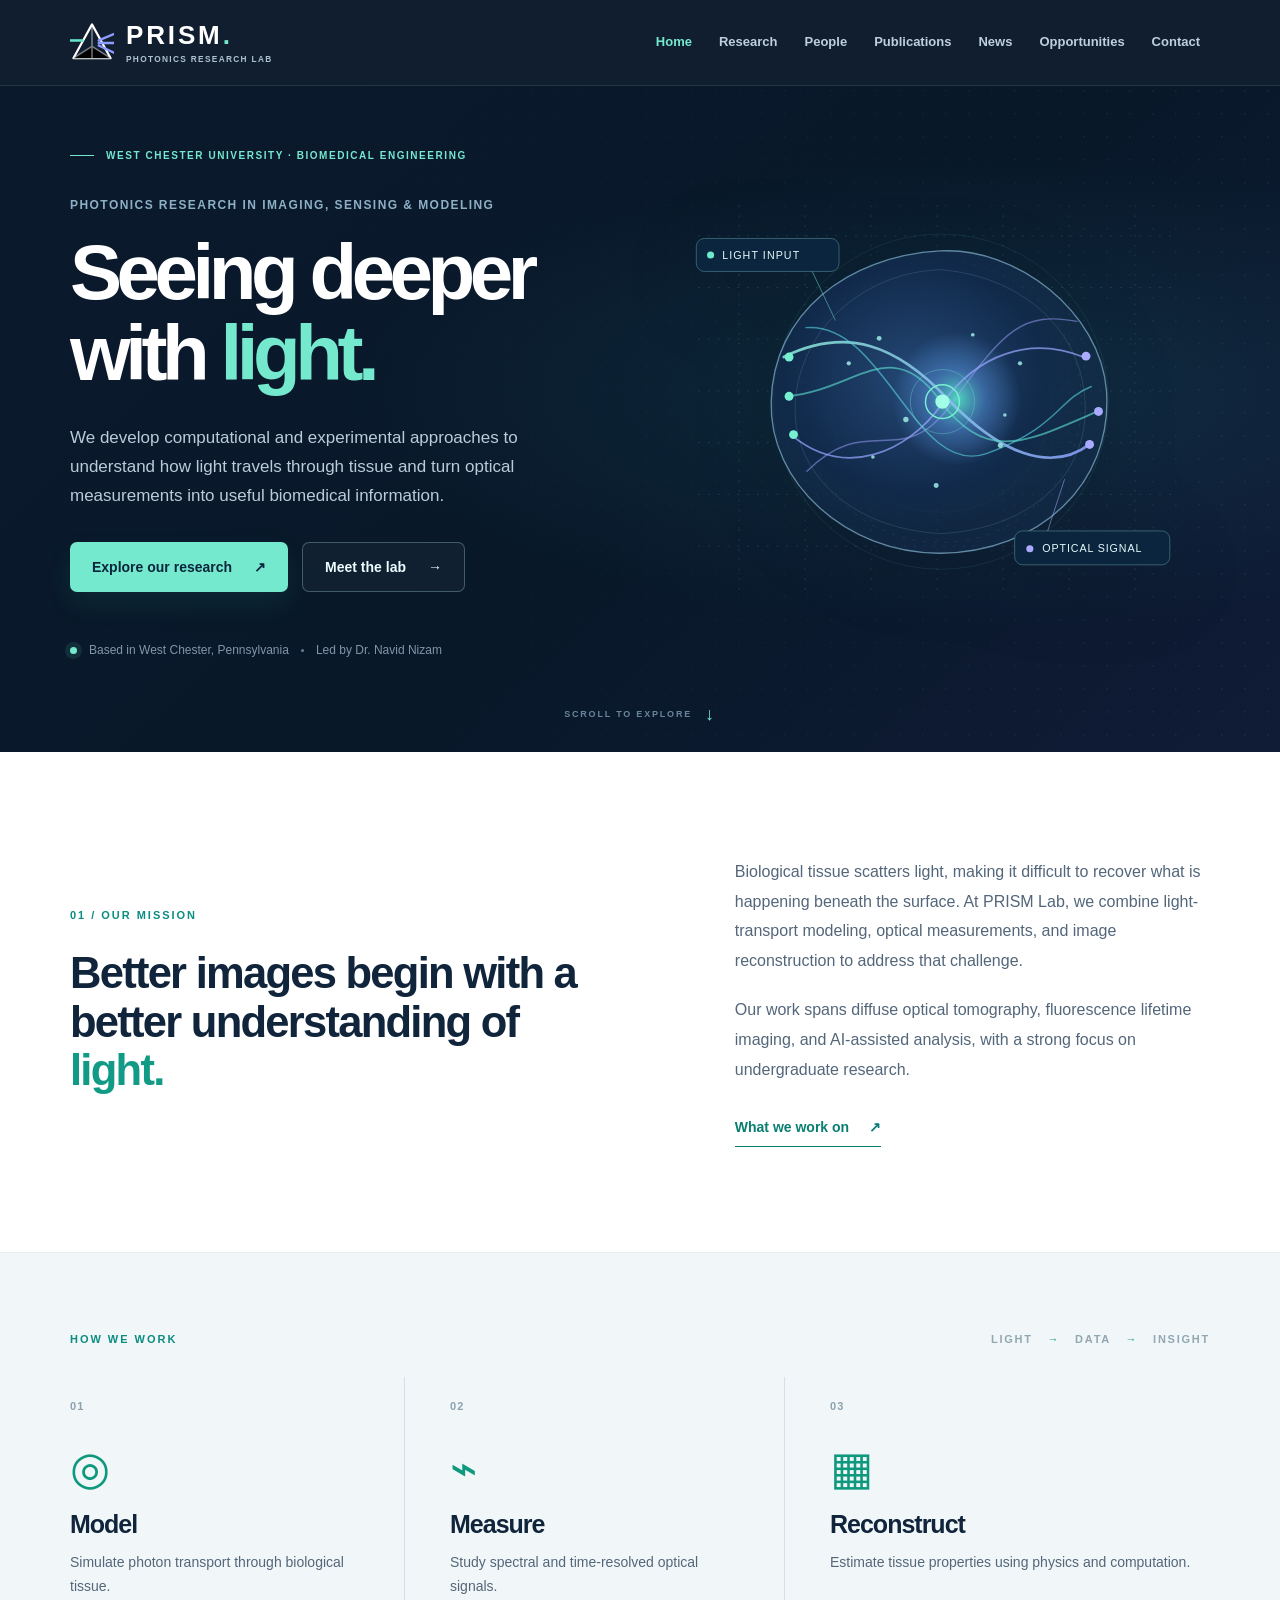
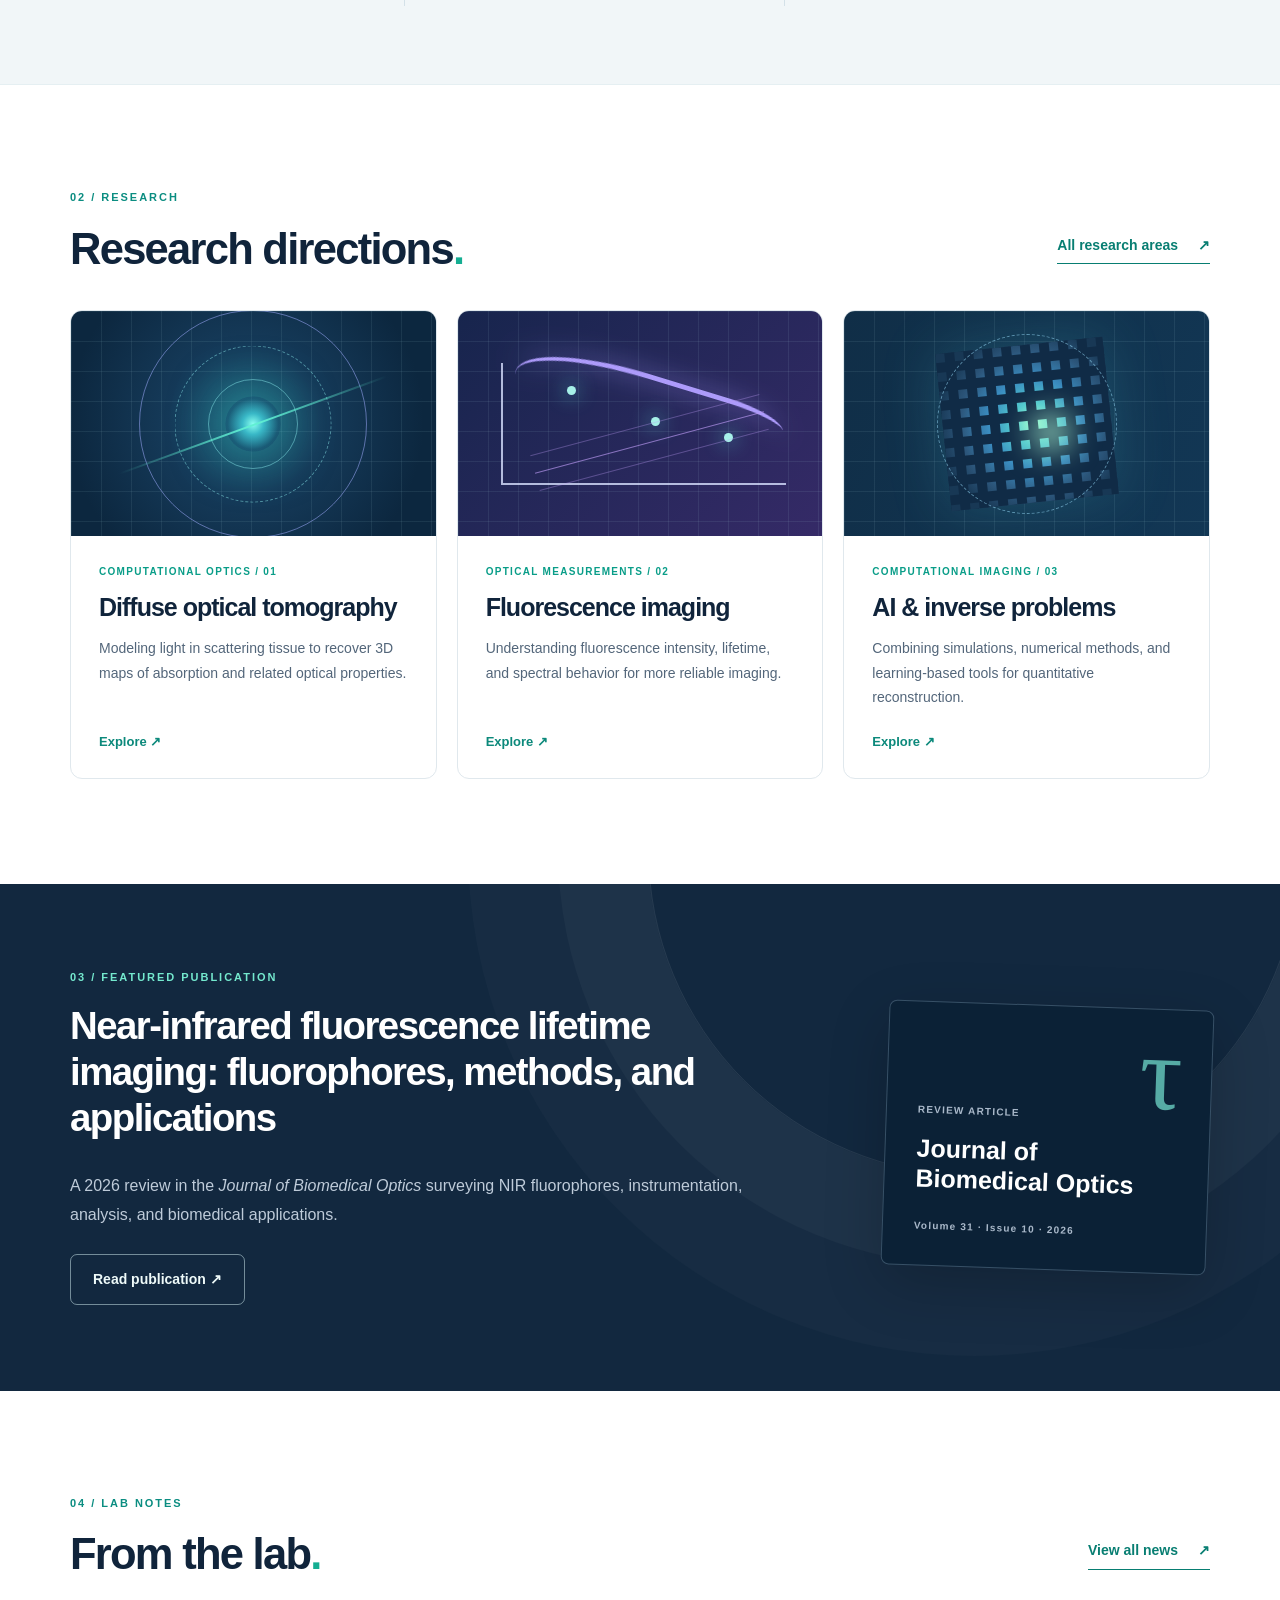
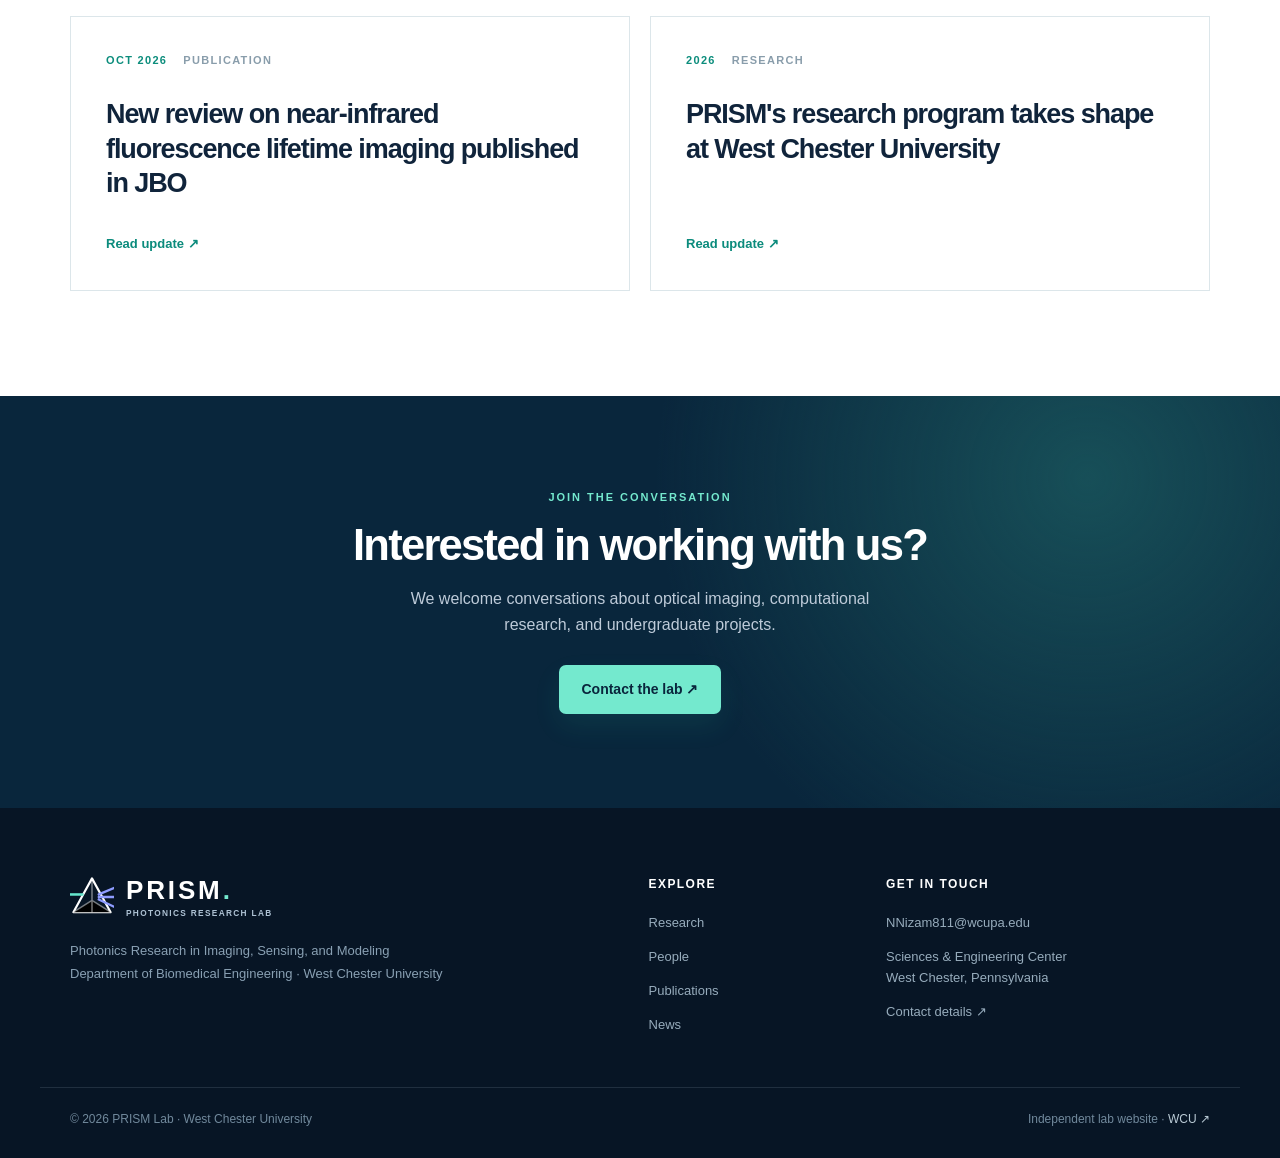
==== commit 0e100d2f: "Add files via upload" ====
--- a/index.html
+++ b/index.html
@@ -25,7 +25,7 @@
 <g class="diagram-label"><rect x="34" y="79" width="160" height="37" rx="9" fill="#0c253f" stroke="#3b6875"/><circle cx="50" cy="97.5" r="4" fill="#6ce9cb"/><text x="63" y="102" font-size="12" letter-spacing="1.2" fill="#e4f9f8">LIGHT INPUT</text><path d="M164 116 190 171" fill="none" stroke="#69d8c9" stroke-opacity=".6"/></g>
 <g class="diagram-label"><rect x="391" y="407" width="174" height="38" rx="9" fill="#0c253f" stroke="#3b6875"/><circle cx="408" cy="427" r="4" fill="#aba9ff"/><text x="422" y="431" font-size="12" letter-spacing="1" fill="#e4f9f8">OPTICAL SIGNAL</text><path d="M428 407 447 349" fill="none" stroke="#aaaaff" stroke-opacity=".6"/></g>
 <g class="pulse" transform="translate(310 262)"><circle r="19" fill="none" stroke="#78f1d3" stroke-width="1.6"/><circle r="8" fill="#a2fee7"/><circle r="36" fill="none" stroke="#72e1d6" stroke-opacity=".4"/></g>
-</svg><div class="graphic-caption">CONCEPTUAL VISUALIZATION <span>NOT EXPERIMENTAL DATA</span></div></div></div><div class="hero-scrolldown">SCROLL TO EXPLORE <span>↓</span></div></section>
+</svg></div></div><div class="hero-scrolldown">SCROLL TO EXPLORE <span>↓</span></div></section>
 <section class="mission section-pad"><div class="container two-col-intro"><div><div class="eyebrow">01 / OUR MISSION</div><h2>Better images begin with a better understanding of <span class="accent-text">light.</span></h2></div><div class="mission-copy"><p>Biological tissue scatters light, making it difficult to recover what is happening beneath the surface. At PRISM Lab, we combine light-transport modeling, optical measurements, and image reconstruction to address that challenge.</p><p>Our work spans diffuse optical tomography, fluorescence lifetime imaging, and AI-assisted analysis, with a strong focus on undergraduate research.</p><a class="text-link" href="research.html">What we work on <span>↗</span></a></div></div></section>
 <section class="approach section-pad-small"><div class="container"><div class="approach-header"><span class="eyebrow">HOW WE WORK</span><span class="approach-trace">LIGHT <span>→</span> DATA <span>→</span> INSIGHT</span></div><div class="approach-grid"><div class="approach-item"><span class="approach-number">01</span><span class="approach-icon">◎</span><h3>Model</h3><p>Simulate photon transport through biological tissue.</p></div><div class="approach-item"><span class="approach-number">02</span><span class="approach-icon">⌁</span><h3>Measure</h3><p>Study spectral and time-resolved optical signals.</p></div><div class="approach-item"><span class="approach-number">03</span><span class="approach-icon">▦</span><h3>Reconstruct</h3><p>Estimate tissue properties using physics and computation.</p></div></div></div></section>
 <section class="section-pad"><div class="container"><div class="section-heading"><div><div class="eyebrow">02 / RESEARCH</div><h2>Research directions<span class="accent-period">.</span></h2></div><a class="text-link" href="research.html">All research areas <span>↗</span></a></div><div class="research-grid">
--- a/assets/styles.css
+++ b/assets/styles.css
@@ -28,3 +28,9 @@
 @media (max-width:850px){.site-header{height:74px}.logo-mark{width:40px;height:40px}.header-inner{position:relative}.menu-toggle{display:flex;width:43px;height:43px;padding:9px;border:1px solid rgba(224,250,250,.28);border-radius:7px;background:transparent;flex-direction:column;align-items:center;justify-content:center;gap:5px;cursor:pointer}.menu-toggle span{height:2px;width:21px;background:#e9f9f8;border-radius:1px}.primary-nav{display:none;position:absolute;top:calc(100% + 0px);left:0;right:0;background:#0b192d;border:1px solid #315066;padding:16px 24px 24px;box-shadow:0 20px 35px #0006;flex-direction:column;align-items:stretch;gap:0}.primary-nav.is-open{display:flex}.nav-link{padding:12px;font-size:14px}.hero-grid{grid-template-columns:1fr;padding-top:74px;padding-bottom:80px;gap:0}.hero h1{font-size:clamp(55px,10vw,81px)}.hero-graphic{max-width:600px;width:100%;margin:0 auto}.hero-science{max-height:430px}.hero-bottom{margin-top:34px}.hero-scrolldown{bottom:13px}.two-col-intro{grid-template-columns:1fr;gap:32px}.approach-item{margin-right:20px;padding-right:20px}.research-grid{grid-template-columns:1fr 1fr}.research-grid .research-card:last-child{grid-column:span 2}.research-grid .research-card:last-child{display:grid;grid-template-columns:1fr 1fr}.research-grid .research-card:last-child .research-art{height:auto;min-height:240px}.feature-grid{gap:40px;grid-template-columns:1.3fr .8fr}.feature-journal{padding:20px;min-height:220px}.feature-journal strong{font-size:22px}.research-detail{grid-template-columns:1fr 1fr;gap:24px}.detail-index{grid-column:span 2}.detail-art{height:230px}.method-grid{grid-template-columns:1fr 1fr}.pi-grid{gap:35px;grid-template-columns:.8fr 1.2fr}.portrait-placeholder{height:390px}.portrait-monogram{font-size:90px}.pi-copy h2{font-size:39px}.opportunities-grid,.contact-grid{gap:40px}.footer-top{grid-template-columns:1.2fr 1fr;gap:36px}.footer-top>div:first-child{grid-column:span 2}}
 @media (max-width:640px){.container{padding-left:21px;padding-right:21px}.section-pad{padding:68px 0}.section-pad-small{padding:57px 0}.hero-grid{padding-top:62px}.hero-content .eyebrow{font-size:9px;line-height:1.8;margin-bottom:23px}.hero-overline{font-size:10px}.hero h1{font-size:clamp(53px,13vw,70px)}.hero-lead{font-size:15px}.hero-graphic{margin-top:20px}.graphic-caption{font-size:7px;left:13%}.hero-scrolldown{display:none}.hero-bottom{font-size:11px}.hero-actions{gap:10px}.button{padding:13px 14px;font-size:12px;gap:10px}.two-col-intro h2,.section-heading h2{font-size:35px}.section-heading{align-items:start;flex-direction:column}.approach-trace{display:none}.approach-grid{grid-template-columns:1fr}.approach-item{border-right:0;border-bottom:1px solid #d4e1e8;margin:0;padding:17px 0 22px}.approach-item:last-child{border-bottom:0}.approach-icon{display:inline-block;font-size:31px;margin:9px 0}.approach-item h3{font-size:23px}.research-grid{grid-template-columns:1fr}.research-grid .research-card:last-child{grid-column:auto;display:flex}.research-grid .research-card:last-child .research-art{height:220px;min-height:0}.research-art{height:205px}.research-card-body{padding:25px}.feature-grid{grid-template-columns:1fr;gap:35px}.feature-journal{max-width:320px;width:100%;margin:0 auto;min-height:240px}.feature-band{padding:65px 0}.news-grid{grid-template-columns:1fr}.news-card{min-height:230px;padding:28px}.news-card h3{font-size:24px}.closing-cta{padding:66px 0}.footer-top{grid-template-columns:1fr;gap:36px;padding:53px 21px}.footer-top>div:first-child{grid-column:auto}.footer-bottom{flex-direction:column;gap:9px;padding:21px}.page-hero{padding:46px 0 63px}.crumb{margin-bottom:39px}.page-hero h1{font-size:clamp(42px,10vw,59px)}.page-hero-lead{font-size:15px}.research-detail{grid-template-columns:1fr;gap:12px;padding:43px 0}.research-detail:first-of-type{padding-top:25px}.detail-index{grid-column:auto}.detail-art{height:210px;order:2}.research-detail h2{font-size:31px}.method-grid{grid-template-columns:1fr 1fr;gap:15px}.method-grid h3{font-size:18px}.method-grid p{font-size:13px}.support-note{grid-template-columns:1fr;gap:23px}.support-note h2{font-size:32px}.support-note p{font-size:14px}.pi-grid{grid-template-columns:1fr;gap:36px}.portrait-placeholder{height:320px;max-width:440px;width:100%}.portrait-monogram{font-size:100px}.pi-copy h2{font-size:38px}.student-panel{grid-template-columns:1fr;padding:23px}.student-graphic{min-height:175px}.pub-controls{align-items:start;flex-direction:column}.publication-item{grid-template-columns:54px 1fr 29px;gap:8px;padding:27px 0}.pub-main h3{font-size:18px}.pub-year{font-size:13px}.pub-link{width:29px;height:29px;font-size:16px}.filter-set{gap:6px}.filter-button{padding:9px;font-size:11px}.news-entry{grid-template-columns:1fr;gap:13px;padding:34px 0}.news-date{flex-direction:row}.news-entry h2{font-size:28px}.opportunities-grid,.contact-grid{grid-template-columns:1fr;gap:42px}.opportunities-grid h2,.contact-primary h2{font-size:35px}.opportunity-card,.side-panel{padding:27px}.contact-meta{grid-template-columns:1fr 1fr;gap:14px}.big-email{margin:26px 0;font-size:24px}.pi-links{gap:18px}}
 @media (prefers-reduced-motion:reduce){*,*:before,*:after{animation-duration:.01ms!important;scroll-behavior:auto!important;transition-duration:.01ms!important}}
+
+/* Principal investigator's official WCU faculty portrait */
+.pi-photo-wrap{height:490px;overflow:hidden;border-radius:8px;background:#e4e9ed;border:1px solid #dce5eb;box-shadow:0 18px 45px rgba(15,36,57,.08)}
+.pi-photo{display:block;width:100%;height:100%;object-fit:cover;object-position:50% 28%}
+@media(max-width:850px){.pi-photo-wrap{height:390px}}
+@media(max-width:640px){.pi-photo-wrap{height:320px;max-width:440px;width:100%}}
